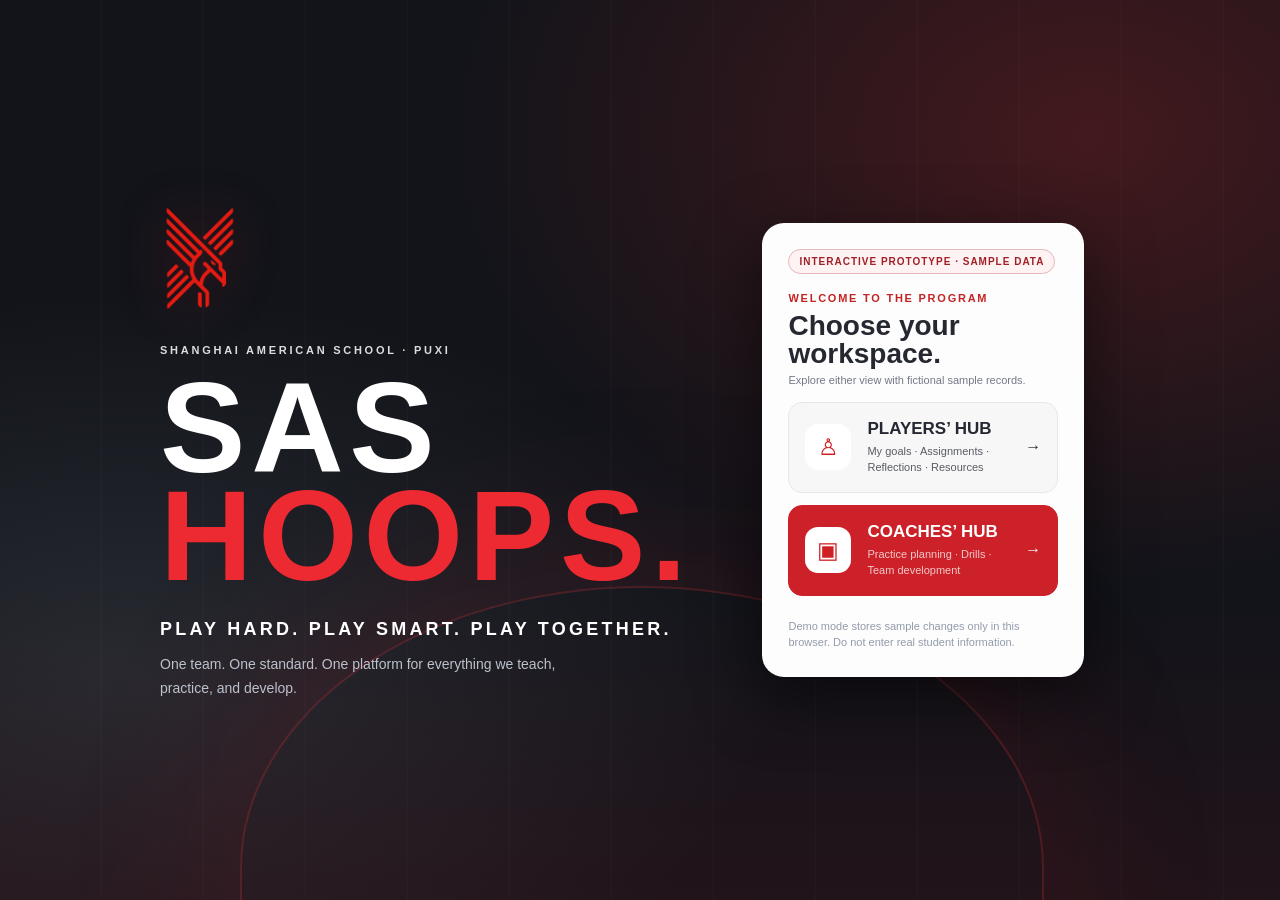
==== index.html @ 6b8a9ed8 "Add files via upload" ====
<!doctype html>
<html lang="en">
<head>
  <meta charset="UTF-8" />
  <meta name="viewport" content="width=device-width, initial-scale=1, viewport-fit=cover" />
  <meta name="theme-color" content="#191b21" />
  <meta name="description" content="SAS Puxi Basketball coaching and player development hub" />
  <title>SAS Basketball | Coaches & Players Hub</title>
  <link rel="icon" href="public/assets/sas-eagle-red.png" />
  <link rel="stylesheet" href="styles.css" />
</head>
<body>
  <div id="app"></div>
  <script src="config.js"></script>
  <script defer src="app.js"></script>
</body>
</html>
---- styles.css ----
:root{font-family:'DM Sans',Arial,sans-serif;color:#1c2027;background:#f1f2f4;font-synthesis:none}*{box-sizing:border-box}html,body{margin:0;min-height:100%}button,input,textarea,select{font:inherit}button{cursor:pointer}button:disabled{opacity:.55;cursor:default}img{max-width:100%}a{color:inherit}h1,h2,h3,p{margin:0}h1,h2,h3,.condensed{font-family:'Barlow Condensed','Arial Narrow',Impact,Arial,sans-serif}h1{font-size:clamp(2.1rem,4vw,3.4rem);font-weight:900;line-height:.98;letter-spacing:.01em}h2{font-size:1.8rem;line-height:1}h3{font-size:1.4rem;line-height:1.1}button:focus-visible,input:focus-visible,textarea:focus-visible,select:focus-visible{outline:3px solid #f1a49f;outline-offset:2px}.muted{color:#6f7480}.small{font-size:12px}.tiny{font-size:10px}.upper{text-transform:uppercase}.eyebrow{font-size:11px;font-weight:800;letter-spacing:.16em;text-transform:uppercase;color:#c52323}.spacer{flex:1}.strong{font-weight:800}.divider{height:1px;background:#e9eaec;margin:14px 0}.red{color:#d51f23}.nowrap{white-space:nowrap}.wrap{flex-wrap:wrap}.text-right{text-align:right}
.btn{border:0;border-radius:11px;padding:12px 17px;display:inline-flex;gap:8px;align-items:center;justify-content:center;font-size:13px;font-weight:800;min-height:43px;line-height:1.1;transition:transform .12s,background .12s}.btn:hover{transform:translateY(-1px)}.btn.redbtn{background:#d61f25;color:white}.btn.darkbtn{background:#1d2027;color:white}.btn.ghost{background:white;border:1px solid #dcdfe4;color:#252934}.btn.lightbtn{background:#f5f5f6;color:#22242b}.btn.wide{width:100%}.btn.slim{padding:9px 12px;min-height:34px}.btn.iconbtn{width:39px;height:39px;padding:0}.pill{border-radius:100px;background:#f1f2f5;color:#535b67;padding:5px 10px;font-size:10px;font-weight:800;white-space:nowrap}.pill.redpill{background:#fce6e6;color:#aa1b1f}.pill.greenpill{background:#e2f4eb;color:#237d54}.pill.darkpill{background:#20242b;color:#fff}.badge-label{font-size:10px;font-weight:900;letter-spacing:.09em;text-transform:uppercase}
.row{display:flex;align-items:center;gap:12px}.row.between{justify-content:space-between}.row.start{align-items:flex-start}.column{display:flex;flex-direction:column;gap:12px}.grid2{display:grid;grid-template-columns:repeat(2,minmax(0,1fr));gap:14px}.grid3{display:grid;grid-template-columns:repeat(3,minmax(0,1fr));gap:14px}.grid4{display:grid;grid-template-columns:repeat(4,minmax(0,1fr));gap:14px}.stack{display:flex;flex-direction:column;gap:18px}.hide{display:none!important}
/* entry screen */
.entry{min-height:100dvh;background:radial-gradient(ellipse at 85% 15%,#43191d 0%,transparent 42%),radial-gradient(ellipse at 10% 75%,#272a31 0%,transparent 40%),#12141a;color:white;position:relative;overflow:hidden;display:flex;align-items:center;justify-content:center;padding:32px 20px}.entry::before{content:'';pointer-events:none;position:absolute;inset:0;background:linear-gradient(180deg,transparent 65%,#6e141a2a 100%),repeating-linear-gradient(90deg,transparent 0 100px,#ffffff05 101px 102px)}.entry::after{content:'';position:absolute;bottom:-250px;left:calc(50% - 400px);width:800px;height:560px;border:2px solid #c92f3548;border-radius:50% 50% 0 0;box-shadow:0 -35px 180px #ae1a2529;pointer-events:none}.entry-inner{position:relative;z-index:1;width:min(100%,960px);display:grid;grid-template-columns:1.1fr .9fr;gap:70px;align-items:center}.entry-brand{padding:30px 0}.entry-brand img.eagle{height:125px;filter:drop-shadow(0 0 25px #a820285a)}.entry-brand .schoolname{font-weight:800;font-size:11px;letter-spacing:.25em;color:#ddd;margin-top:15px}.entry-brand .massive{font-family:'Barlow Condensed',Impact,Arial,sans-serif;font-weight:900;letter-spacing:.045em;font-size:clamp(72px,10vw,145px);line-height:.84;margin:18px 0 8px}.entry-brand .massive span{color:#ed2a31}.entry-brand .strap{font-family:'Barlow Condensed',Arial,sans-serif;font-weight:800;letter-spacing:.18em;font-size:18px;margin:30px 0 0}.entry-brand .substrap{max-width:420px;font-size:14px;color:#bcc1cc;line-height:1.65;margin-top:13px}.entry-panel{background:#fdfdfd;color:#252831;border:1px solid #ffffffa0;box-shadow:0 20px 65px #0008;border-radius:22px;padding:25px}.panel-title{font-family:'Barlow Condensed',Arial,sans-serif;font-size:28px;font-weight:900}.entry-link{width:100%;background:#f7f7f8;border:1px solid #e6e7ea;display:flex;text-align:left;align-items:center;gap:16px;border-radius:14px;padding:16px;margin-top:12px;color:#252831}.entry-link:hover{border-color:#dd3338;background:#fff7f7}.entry-link.coach{background:#cc2128;color:white;border-color:#cc2128}.entry-link.coach:hover{background:#b8181e}.entry-link .entry-icon{width:46px;height:46px;flex:0 0 46px;background:#fff;border-radius:13px;display:flex;align-items:center;justify-content:center;color:#cf2025;font-size:23px}.entry-link .entry-title{font-weight:900;font-size:17px}.entry-link .entry-desc{font-size:11px;opacity:.75;line-height:1.5;margin-top:4px}.entry-footer{font-size:11px;color:#929baa;margin-top:22px;line-height:1.5}.demo-ribbon{display:inline-block;padding:6px 10px;border:1px solid #8e7a4c;border-radius:100px;font-size:10px;font-weight:800;letter-spacing:.1em;color:#f0d6a0;margin-bottom:18px}.signin{display:flex;flex-direction:column;gap:13px}.signin label{font-size:12px;font-weight:800}.signin input{width:100%;margin-top:6px;padding:13px;border:1px solid #d5d9dd;border-radius:10px}.error{color:#b71f2a;background:#ffe9eb;padding:11px;border-radius:10px;font-size:12px}.info{background:#f0f3f6;color:#4d5663;padding:11px;border-radius:10px;font-size:12px;line-height:1.5}
/* app shell */
.shell{min-height:100dvh;display:flex}.sidebar{width:237px;position:sticky;top:0;height:100dvh;flex:0 0 237px;background:#191c22;color:#f7f7f8;display:flex;flex-direction:column;padding:24px 15px 22px;z-index:5}.side-brand{display:flex;align-items:center;gap:11px;padding:0 10px 26px;border-bottom:1px solid #343840}.side-brand img{width:48px;height:48px;object-fit:contain}.side-brand strong{font-family:'Barlow Condensed',Arial,sans-serif;font-size:24px;line-height:.9;letter-spacing:.025em}.side-brand small{font-size:9px;letter-spacing:.17em;color:#aeb2bb;display:block;margin-top:6px}.side-group{margin:25px 7px 10px;color:#858c98;font-size:10px;letter-spacing:.16em;font-weight:900}.side-button{display:flex;align-items:center;gap:13px;padding:12px 13px;width:100%;background:transparent;border:0;border-radius:10px;color:#c3c7d0;font-size:12px;font-weight:700;text-align:left;margin-bottom:4px}.side-button span.ico{font-size:20px;width:24px;text-align:center}.side-button.active{background:#c41e25;color:#fff}.side-button:not(.active):hover{background:#30343d;color:#fff}.side-foot{margin-top:auto;border-top:1px solid #353941;padding:18px 6px 2px}.profile-badge{display:flex;align-items:center;gap:9px}.avatar{display:grid;place-items:center;width:40px;height:40px;background:#f0d0d2;color:#ac1821;border-radius:50%;font-size:14px;font-weight:900;flex:0 0 40px}.sidebar .avatar{background:#373b46;color:white}.profile-badge .profile-info{overflow:hidden}.profile-badge .profile-info strong{display:block;font-size:12px;text-overflow:ellipsis;white-space:nowrap;overflow:hidden}.profile-badge .profile-info small{color:#9ca5b2;font-size:10px}.side-signout{border:0;background:transparent;color:#b9bfca;font-size:11px;margin-top:14px;text-decoration:underline;padding:4px}.main{flex:1;min-width:0}.topbar{height:74px;display:flex;align-items:center;justify-content:space-between;padding:0 36px;background:white;border-bottom:1px solid #e5e5e8;position:sticky;top:0;z-index:4}.top-title{font-family:'Barlow Condensed',Arial,sans-serif;font-size:23px;font-weight:900}.topbar .top-right{display:flex;gap:12px;align-items:center}.topbar .top-right img{width:30px;height:30px;object-fit:contain}.topbar .top-right .role{font-size:10px;color:#69707c;font-weight:800;text-transform:uppercase}.content{width:min(1160px,100%);margin:0 auto;padding:29px 34px 100px}.pagehead{display:flex;justify-content:space-between;align-items:end;gap:20px;margin-bottom:22px}.pagehead p{font-size:13px;color:#69707c;margin-top:7px}.card{background:#fff;border:1px solid #e3e5e9;border-radius:15px;padding:19px;box-shadow:0 2px 7px #22222205}.section-heading{font-size:19px;font-weight:900;margin-bottom:12px;display:flex;align-items:center;gap:7px}.section-label{font-size:12px;font-weight:900;letter-spacing:.06em}.hero{border-radius:18px;overflow:hidden;background:radial-gradient(circle at 83% 70%,#811c2a 0%,transparent 45%),linear-gradient(100deg,#1a1c23 0%,#2a1219 100%);min-height:225px;padding:29px 32px;color:#fff;position:relative}.hero:before{content:'';position:absolute;border:3px solid #ffffff1e;border-radius:50%;width:280px;height:280px;right:15px;top:-35px;box-shadow:0 0 0 32px #ffffff08}.hero:after{content:'';position:absolute;width:300px;height:2px;background:#ffffff12;right:0;bottom:68px;transform:rotate(-25deg)}.hero > *{position:relative;z-index:1}.hero .eyebrow{color:#ff555b}.hero h2{font-size:clamp(34px,4vw,55px);margin:12px 0 8px}.hero p{font-size:12px;color:#d1cbd0;line-height:1.6;max-width:500px}.hero .hero-logo{position:absolute;z-index:0;right:55px;top:23px;width:180px;opacity:.13}.hero .btn{margin-top:19px}.stat{display:flex;flex-direction:column;gap:8px;min-height:104px;justify-content:center}.stat b{font-family:'Barlow Condensed',Arial,sans-serif;font-size:36px;line-height:1;font-weight:900}.stat small{font-size:11px;color:#747983;font-weight:700}.stat .tag{display:block;background:#fce9ea;color:#b92029;padding:4px 7px;border-radius:5px;font-size:9px;font-weight:800;width:max-content}
.list-card{padding:14px 0;border-top:1px solid #edf0f2;display:flex;gap:12px;align-items:flex-start}.list-card:first-of-type{border-top:0}.list-card .datebox{width:50px;min-width:50px;min-height:49px;border-radius:9px;background:#fae8e8;color:#b81f25;display:flex;align-items:center;justify-content:center;flex-direction:column;font-family:'Barlow Condensed',Arial,sans-serif;font-weight:900}.list-card .datebox big{font-size:22px;line-height:1}.list-card .datebox small{font-size:10px;letter-spacing:.08em}.list-card .body{flex:1;min-width:0}.list-card .body strong{font-size:13px}.list-card .body p{font-size:11px;color:#757a85;line-height:1.6;margin-top:3px}.list-card .body .meta{display:flex;gap:6px;align-items:center;flex-wrap:wrap;margin-top:7px}.tagline{background:#fcf0f0;color:#b21d26;border-radius:6px;padding:6px 9px;font-size:10px;font-weight:800;display:inline-block}.empty{font-size:13px;color:#828892;background:#f8f9fa;border:1px dashed #dddfe5;border-radius:11px;padding:20px;text-align:center;line-height:1.6}.action-card{display:flex;gap:11px;align-items:center;padding:14px;border:1px solid #eaebed;border-radius:12px;background:white;text-align:left;width:100%}.action-card:hover{border-color:#d7282b}.action-card b{display:block;font-size:12px}.action-card small{display:block;font-size:10px;color:#737b87;margin-top:4px}.icon-square{background:#fbe8e9;border-radius:11px;color:#c01e26;font-size:23px;width:45px;height:45px;display:grid;place-items:center;flex:0 0 45px}.accent-line{height:3px;background:#c82026;border-radius:8px;width:45px;margin-bottom:16px}
/* forms, filters, drills */
.field{display:flex;flex-direction:column;gap:6px}.field label{font-size:11px;font-weight:900;color:#444955;letter-spacing:.02em}.field input,.field select,.field textarea,.search{border:1px solid #d9dce1;border-radius:9px;padding:11px 12px;background:#fff;color:#252934;outline:none;min-width:0;width:100%;font-size:12px}.field textarea{min-height:85px;resize:vertical;line-height:1.55}.field input:focus,.field select:focus,.field textarea:focus,.search:focus{border-color:#d1232a;box-shadow:0 0 0 3px #d1232a1a}.form-grid{display:grid;grid-template-columns:repeat(2,minmax(0,1fr));gap:13px}.form-panel{max-width:850px}.controlbar{display:flex;align-items:center;gap:12px;justify-content:space-between;margin-bottom:15px}.controlbar .search{max-width:340px}.filterrow{display:flex;align-items:center;gap:7px;flex-wrap:wrap}.filterbtn{background:white;border:1px solid #e3e5e9;border-radius:100px;padding:8px 12px;color:#69707b;font-size:11px;font-weight:800}.filterbtn.selected{background:#1d2027;color:#fff;border-color:#1d2027}.drill-card{display:flex;flex-direction:column;gap:9px;justify-content:space-between;min-height:170px}.drill-top{display:flex;align-items:center;justify-content:space-between;gap:8px}.drill-card h3{font-size:23px}.drill-card p{font-size:11px;color:#757a85;line-height:1.6}.drill-card footer{display:flex;justify-content:space-between;align-items:center;gap:8px}.inline-form{display:flex;gap:7px;align-items:center}.inline-form input{flex:1;min-width:0}.choice{display:flex;gap:8px;align-items:center;border:1px solid #e3e5ea;border-radius:9px;padding:11px;margin-top:7px;font-size:12px;font-weight:700}.choice input{accent-color:#d51f27}.activity{display:flex;gap:10px;align-items:center;background:#f6f7f9;border:1px solid #e8e8ec;border-radius:11px;padding:11px;margin-top:8px}.activity .index{width:29px;height:29px;display:grid;place-items:center;background:#232731;color:white;border-radius:8px;font-size:12px;font-weight:900}.activity .name{flex:1;font-size:12px;font-weight:800}.activity .micro{background:#fff;border:1px solid #dfe1e5;color:#4d5560;border-radius:6px;padding:6px 9px}.priority{border:1px solid #e5e7e8;border-radius:9px;padding:10px 12px;font-size:12px;font-weight:800;display:flex;align-items:center;gap:7px}.priority i{font-style:normal;color:#cf222b}.smalltitle{font-family:'Barlow Condensed',Arial,sans-serif;font-weight:900;font-size:18px}.benchmark-number{font-family:'Barlow Condensed',Arial,sans-serif;font-size:55px;line-height:1;font-weight:900;color:#be1e26}.progress{height:9px;background:#e8e9ed;border-radius:10px;overflow:hidden}.progress>div{height:100%;background:#ca1f26;border-radius:10px}.barrow{display:grid;grid-template-columns:90px 1fr 28px;align-items:center;gap:10px;margin:12px 0;font-size:11px;font-weight:700}.barrow .progress{height:9px}.notices{border-left:4px solid #d32229;background:#fff7f7;padding:14px;border-radius:8px;font-size:12px;line-height:1.6;color:#56393a}.avatar-sm{width:30px;height:30px;border-radius:50%;display:grid;place-items:center;font-size:10px;font-weight:900;background:#fae6e7;color:#ba1f27}.tabular{font-variant-numeric:tabular-nums}
.overlay{position:fixed;inset:0;background:#0f111ac9;z-index:20;display:flex;align-items:center;justify-content:center;padding:18px}.modal{background:white;border-radius:16px;width:min(100%,590px);max-height:89vh;overflow:auto;box-shadow:0 18px 60px #0007}.modal-header{display:flex;align-items:center;justify-content:space-between;border-bottom:1px solid #edeef0;padding:19px 21px}.modal-body{padding:21px}.modal-footer{border-top:1px solid #edeef0;padding:15px 21px;display:flex;gap:8px;justify-content:flex-end}.subtle{color:#737987;font-size:11px;line-height:1.6}.toast{position:fixed;right:22px;bottom:24px;max-width:340px;background:#1b1d23;color:#fff;padding:13px 16px;border-radius:10px;font-size:12px;z-index:100;box-shadow:0 10px 40px #0004}.mobile-nav{display:none}.mobilebar{display:none}.clickable{cursor:pointer}.clickable:hover{box-shadow:0 4px 16px #0000000d}.responsive-stack{display:flex;flex-direction:column;gap:12px}.note-row{padding:12px 0;border-bottom:1px solid #e7e8eb}.note-row:last-child{border-bottom:0}.check-label{display:flex;align-items:center;gap:7px;font-size:12px;font-weight:700}.check-label input{accent-color:#c51c23}.logo-stamp{height:52px;object-fit:contain;opacity:.86}.loading{min-height:100dvh;background:#171a20;color:#fff;display:grid;place-items:center;font-family:'Barlow Condensed',Arial,sans-serif;font-size:28px;font-weight:900;letter-spacing:.12em}
@media(max-width:1050px){.content{padding:24px 24px 100px}.topbar{padding:0 24px}.grid4{grid-template-columns:repeat(2,1fr)}}
@media(max-width:800px){.sidebar{display:none}.topbar{height:63px;padding:0 18px}.content{padding:20px 16px 100px}.mobilebar{display:flex;align-items:center;gap:8px}.mobilebar img{width:31px;height:31px}.mobilebar strong{font-family:'Barlow Condensed',Arial,sans-serif;font-size:20px}.mobile-nav{display:grid;grid-template-columns:repeat(5,1fr);position:fixed;bottom:0;left:0;right:0;z-index:10;background:#fff;border-top:1px solid #e1e2e5;padding:7px 4px calc(7px + env(safe-area-inset-bottom));box-shadow:0 -4px 18px #0000000d}.mobile-nav button{border:0;background:none;color:#858b95;display:flex;gap:4px;flex-direction:column;align-items:center;font-size:9px;font-weight:800;padding:4px 0}.mobile-nav button .ico{font-size:22px}.mobile-nav button.active{color:#c51e25}.entry-inner{gap:20px}.entry-brand .massive{font-size:80px}}
@media(max-width:650px){.entry{padding:18px}.entry-inner{grid-template-columns:1fr;gap:20px;max-width:480px}.entry-brand{padding:5px 0 0;text-align:center}.entry-brand img.eagle{height:69px}.entry-brand .schoolname{font-size:9px;margin-top:5px}.entry-brand .massive{font-size:62px;margin:13px 0 5px}.entry-brand .strap{margin:14px 0 0;font-size:12px}.entry-brand .substrap{display:none}.entry-panel{padding:18px}.entry-link{padding:11px}.entry-link .entry-icon{width:39px;height:39px;flex-basis:39px}.entry-link .entry-title{font-size:14px}.grid2,.grid3,.grid4{grid-template-columns:1fr}.grid4.stat-grid{grid-template-columns:repeat(2,1fr)}.pagehead{align-items:flex-start}.pagehead h1{font-size:37px}.pagehead>.btn{font-size:11px;padding:9px}.hero{min-height:194px;padding:23px}.hero h2{font-size:38px}.hero .hero-logo{width:140px;right:2px;top:24px}.form-grid{grid-template-columns:1fr}.controlbar{align-items:stretch;flex-direction:column}.controlbar .search{max-width:none}.card{padding:16px}.top-title{font-size:19px}.topbar .top-right .role{display:none}}
@media(max-width:800px){.topbar .top-title{display:none}.topbar .top-right img{display:none}}
@media(max-width:420px){.topbar .mobilebar strong{font-size:18px}.topbar .top-right .pill{font-size:9px;padding:5px 7px}.topbar{gap:6px}.mobilebar{min-width:0}}
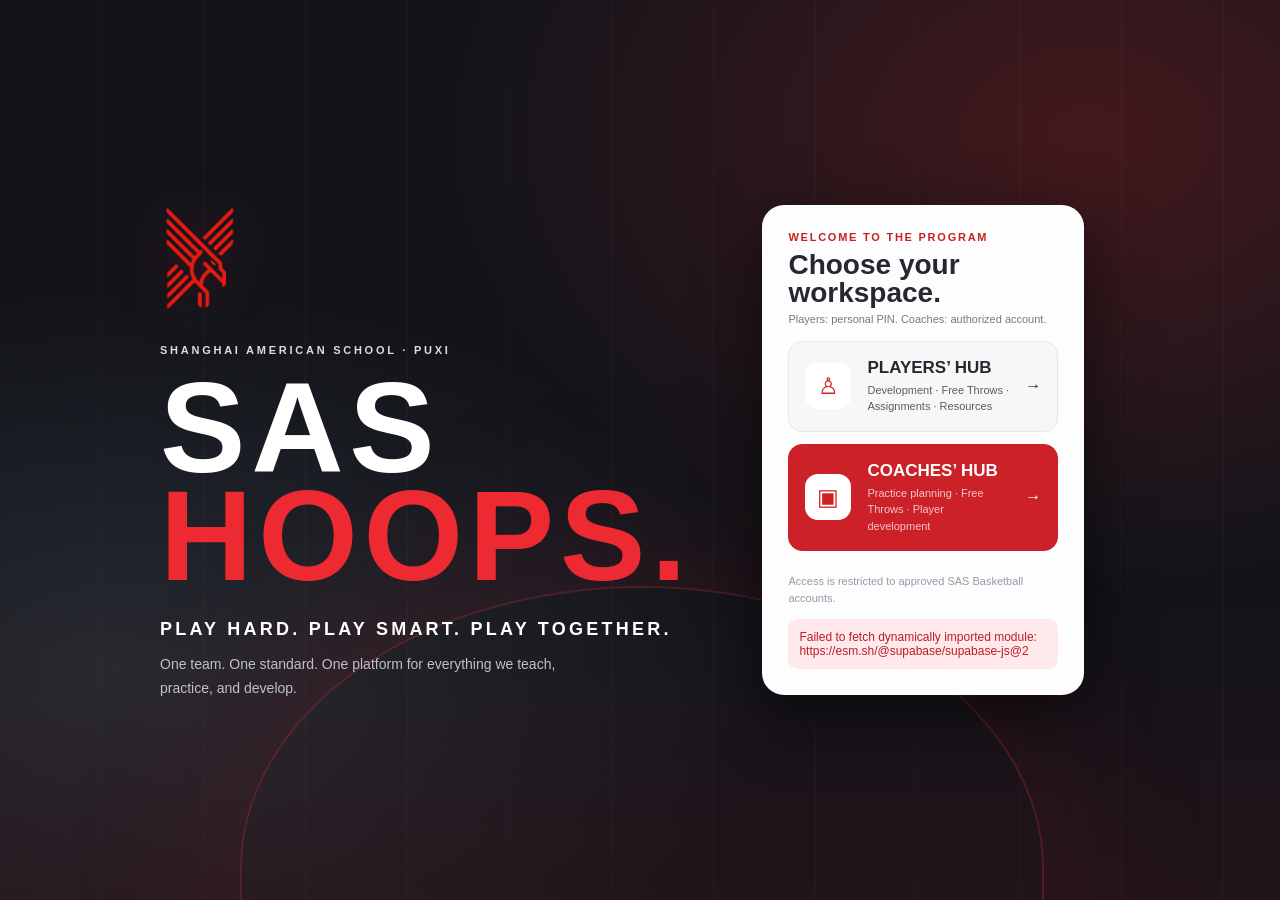
==== commit f73f93e2: "Add files via upload" ====
--- a/index.html
+++ b/index.html
@@ -5,7 +5,7 @@
   <meta name="viewport" content="width=device-width, initial-scale=1, viewport-fit=cover" />
   <meta name="theme-color" content="#191b21" />
   <meta name="description" content="SAS Puxi Basketball coaching and player development hub" />
-  <title>SAS Basketball | Coaches & Players Hub</title>
+  <title>SAS Basketball Hub v0.5.0</title>
   <link rel="icon" href="public/assets/sas-eagle-red.png" />
   <link rel="stylesheet" href="styles.css" />
 </head>
--- a/styles.css
+++ b/styles.css
@@ -14,3 +14,266 @@
 @media(max-width:650px){.entry{padding:18px}.entry-inner{grid-template-columns:1fr;gap:20px;max-width:480px}.entry-brand{padding:5px 0 0;text-align:center}.entry-brand img.eagle{height:69px}.entry-brand .schoolname{font-size:9px;margin-top:5px}.entry-brand .massive{font-size:62px;margin:13px 0 5px}.entry-brand .strap{margin:14px 0 0;font-size:12px}.entry-brand .substrap{display:none}.entry-panel{padding:18px}.entry-link{padding:11px}.entry-link .entry-icon{width:39px;height:39px;flex-basis:39px}.entry-link .entry-title{font-size:14px}.grid2,.grid3,.grid4{grid-template-columns:1fr}.grid4.stat-grid{grid-template-columns:repeat(2,1fr)}.pagehead{align-items:flex-start}.pagehead h1{font-size:37px}.pagehead>.btn{font-size:11px;padding:9px}.hero{min-height:194px;padding:23px}.hero h2{font-size:38px}.hero .hero-logo{width:140px;right:2px;top:24px}.form-grid{grid-template-columns:1fr}.controlbar{align-items:stretch;flex-direction:column}.controlbar .search{max-width:none}.card{padding:16px}.top-title{font-size:19px}.topbar .top-right .role{display:none}}
 @media(max-width:800px){.topbar .top-title{display:none}.topbar .top-right img{display:none}}
 @media(max-width:420px){.topbar .mobilebar strong{font-size:18px}.topbar .top-right .pill{font-size:9px;padding:5px 7px}.topbar{gap:6px}.mobilebar{min-width:0}}
+
+/* v0.4 team workspace and secondary tools */
+.v04-switcher{display:flex;align-items:center;justify-content:space-between;flex-wrap:wrap;gap:12px;margin-bottom:22px;padding:15px 20px;border:1px solid #e1e3e7;border-radius:15px;background:#fff}
+.v04-buttons{display:flex;align-items:center;gap:7px;flex-wrap:wrap}
+.v04-switcher .btn{min-width:80px}
+@media(max-width:740px){.v04-switcher{padding:12px;margin-bottom:16px}.v04-buttons{width:100%}.v04-buttons .btn{flex:1}.sidebar{overflow-y:auto}.content{padding-bottom:76px}}
+
+/* v0.4.1 | Recurring benchmark history and shared observations */
+.v041-trend{border:1px solid #e2e4e9;border-radius:12px;padding:12px 14px;margin:15px 0;background:#fafafb}
+.v041-trend svg{display:block;width:100%;height:120px;margin:8px 0 0}
+.v041-trend .row small{font-size:10px;color:#727984}
+.v041-checkin-benchmark{border:1px solid #e4e6eb;border-left:3px solid #c61d27;border-radius:12px;padding:17px;margin:13px 0;background:#fcfcfd;display:grid;gap:13px}
+.v041-checkin-benchmark .field{margin:0}
+.v041-player-picks{max-height:170px;overflow-y:auto;border:1px solid #e5e6e9;padding:9px;border-radius:10px;background:#fafbfc}
+.v041-player-picks .choice{padding:5px 0}
+.v041-recurring-option{padding:12px;margin:8px 0;background:#fafbfc;border-radius:9px}
+@media(max-width:740px){.mobile-nav{display:flex;overflow-x:auto;scrollbar-width:thin}.mobile-nav button{min-width:62px;flex:1 0 auto}.v041-checkin-benchmark{padding:12px}}
+
+/* v0.4.1a | Custom instructional priorities, responsive, no database changes */
+.priority-select-wrap{display:grid;gap:8px;min-width:0}
+.priority-other-input{width:100%;box-sizing:border-box;border:1px solid #d4d8df;border-radius:9px;padding:11px 12px;background:#fff}
+.priority-other-input[hidden]{display:none!important}
+.priority-other-input:focus{outline:2px solid #c51c23;outline-offset:1px}
+
+/* v0.4.2 cleanup actions: visually distinguished permanent deletion */
+.btn.dangerbtn{background:#fff2f3;border:1px solid #edb2b6;color:#a7151e;font-weight:800;}
+.btn.dangerbtn:hover{background:#ffe4e5;border-color:#ca2932;color:#831017;}
+.btn.dangerbtn:focus-visible{outline:3px solid #b82029;outline-offset:2px;}
+
+/* v0.4.3 consolidated | Setup diagrams and drill attachments */
+.drill-attachments{border-top:1px solid #e5e6e9;padding-top:16px;display:grid;gap:12px}
+.drill-image-grid{display:grid;grid-template-columns:repeat(auto-fit,minmax(150px,1fr));gap:10px}
+.drill-image-tile{border:1px solid #e3e5e9;background:#f9fafb;border-radius:11px;overflow:hidden;min-width:0;display:grid;gap:3px;padding-bottom:5px}
+.drill-preview{display:block;width:100%;height:170px;object-fit:contain;background:#f3f4f6}
+.drill-preview[hidden],.drill-preview-loading[hidden]{display:none!important}
+.drill-preview-loading{min-height:130px;display:grid;place-items:center;font-size:11px}
+.drill-image-tile .btn{font-size:11px;margin:0 6px;white-space:normal;word-break:break-word;text-align:left}
+.drill-file-list{display:grid;gap:8px}
+.drill-file-row{display:flex;gap:9px;align-items:center;border:1px solid #e3e6ea;border-radius:10px;padding:9px;min-width:0;flex-wrap:wrap}
+.drill-file-icon{background:#fae8e8;color:#c81f2a;font-size:17px;border-radius:8px;width:33px;height:33px;display:grid;place-items:center;flex:none}
+.drill-file-label{display:grid;gap:3px;flex:1 1 150px;min-width:0;overflow-wrap:anywhere;font-size:12px}
+.drill-file-label small{font-size:10px;color:#6d7580}
+@media(max-width:650px){.drill-image-grid{grid-template-columns:1fr}.drill-file-row .btn{padding:10px 12px}}
+
+/* v0.4.3 full practice plan reader: read-only, courtside-friendly, mobile-responsive. */
+.pv-page .pagehead{align-items:flex-start}.pv-page .pagehead h1{margin-top:2px}
+.pv-schedule{display:grid;grid-template-columns:repeat(4,minmax(0,1fr));gap:1px;background:#e4e5e8;border:1px solid #e4e5e8;border-radius:15px;overflow:hidden}
+.pv-schedule>div{background:white;padding:16px;min-width:0;display:flex;flex-direction:column;gap:8px}
+.pv-schedule span{font-weight:900;font-size:10px;color:#aa1a22;letter-spacing:.07em}
+.pv-schedule b{font-weight:900;font-size:16px;line-height:1.3;overflow-wrap:anywhere}
+.pv-priority-panels .card{min-height:155px}
+.pv-priority{display:flex;align-items:center;gap:11px;padding:10px 0;border-top:1px solid #eef0f2;font-size:13px;font-weight:700}
+.pv-priority:first-of-type{border:0}
+.pv-priority-index{background:#1e2129;color:white;border-radius:8px;width:26px;height:26px;flex-shrink:0;display:grid;place-items:center;font-size:12px}
+.pv-priority-index.pv-secondary{background:#fde7e8;color:#b52029}
+.pv-sequence{margin-top:12px}
+.pv-activity{display:flex;align-items:flex-start;gap:13px;padding:16px 0;border-top:1px solid #eaecf0}
+.pv-activity:first-child{border-top:0}
+.pv-step{flex:0 0 34px;height:34px;display:grid;place-items:center;border-radius:9px;background:#20232a;color:#fff;font-weight:900}
+.pv-activity-body{flex:1;min-width:0;display:flex;flex-direction:column;align-items:flex-start;gap:5px}
+.pv-activity-body strong{font-size:14px;line-height:1.4}
+.pv-activity .btn{white-space:normal;text-align:center}
+.pv-note-text{font-size:13px;line-height:1.75;white-space:pre-line;overflow-wrap:anywhere}
+.pv-private{border-color:#e4d7d8;background:#fffafa}
+.pv-footer{border-top:1px solid #dfe2e7;padding-top:15px;margin-top:4px}
+@media(max-width:920px){.pv-schedule{grid-template-columns:repeat(2,minmax(0,1fr))}}
+@media(max-width:650px){.pv-schedule{grid-template-columns:repeat(2,minmax(0,1fr))}.pv-schedule>div{padding:12px}.pv-schedule b{font-size:13px}.pv-activity{flex-wrap:wrap}.pv-activity .btn{margin-left:46px}.pv-page .pagehead>.row{flex-wrap:wrap;justify-content:flex-start}}
+
+/* v0.4.3 combined: two-way drill creation and phone-first practice access */
+.practice-drill-actions{display:grid;grid-template-columns:repeat(2,minmax(0,1fr));gap:10px;margin-bottom:16px}
+.practice-drill-actions .btn{min-height:48px;white-space:normal;text-align:center}
+.practice-activity .name{min-width:0;overflow-wrap:anywhere}
+.practice-activity .name small{display:block;font-weight:600;font-size:11px;margin-top:4px}
+.practice-activity .micro{min-width:35px;min-height:39px;font-size:15px}
+.practice-activity .btn{flex:0 0 auto}
+.player-schedule-top .list-card{align-items:flex-start}
+@media (max-width:800px){
+ .mobile-nav{display:flex;grid-template-columns:none;overflow-x:auto;overflow-y:hidden;overscroll-behavior-x:contain;scroll-snap-type:x proximity;scrollbar-width:thin;-webkit-overflow-scrolling:touch;gap:2px}
+ .mobile-nav button{min-width:74px;min-height:52px;flex:1 0 auto;scroll-snap-align:start;padding:6px 4px;line-height:1.2}
+ .content{padding-bottom:calc(105px + env(safe-area-inset-bottom))}
+}
+@media (max-width:650px){
+ .practice-drill-actions{grid-template-columns:1fr}
+ .practice-activity{display:grid;grid-template-columns:32px minmax(0,1fr) repeat(3,39px);gap:7px;align-items:center}
+ .practice-activity .name{grid-column:2/-1}
+ .practice-activity .btn{grid-column:1/3;justify-self:start}
+ .practice-activity .micro{justify-self:stretch}
+ .list-card{flex-wrap:wrap}
+ .list-card .body{min-width:calc(100% - 68px)}
+ .list-card>.btn,.list-card>.column{margin-left:62px}
+ .list-card>.column{width:calc(100% - 62px);display:flex;flex-flow:row wrap}
+ .list-card>.column .btn{flex:1 1 44%;min-height:44px}
+ .list-card>.btn{min-height:44px}
+ .field input,.field select,.field textarea,.search,.signin input{font-size:16px}
+ .overlay{padding:8px;align-items:flex-end;padding-bottom:max(8px,env(safe-area-inset-bottom))}
+ .modal{max-height:calc(100dvh - 16px);width:100%;border-radius:18px 18px 12px 12px;display:flex;flex-direction:column}
+ .modal-header{flex:0 0 auto;padding:16px}
+ .modal-body{padding:16px;overflow-y:auto;overscroll-behavior:contain;min-height:0}
+ .modal-footer{flex:0 0 auto;position:sticky;bottom:0;background:white;padding:12px 16px;z-index:2}
+ .modal-footer .btn{min-height:45px}
+ .pv-activity .btn{min-height:44px}
+ .pv-schedule{grid-template-columns:repeat(2,minmax(0,1fr))}
+ .content .card{min-width:0}
+ .pagehead>.row{width:100%;flex-wrap:wrap}
+}
+@media (max-width:360px){.mobile-nav button{min-width:70px}.practice-activity{grid-template-columns:30px minmax(0,1fr) repeat(3,36px)}}
+/* Save notifications never block the fixed phone navigation. */
+.toast{pointer-events:none}
+@media(max-width:800px){.toast{bottom:calc(92px + env(safe-area-inset-bottom));left:12px;right:12px;max-width:none}}
+/* v0.4.4 | Connected learning, resource moderation, player training and Game Center */
+.v044-section { margin-top: 16px; }
+.v044-tabs { display:flex; gap:10px; flex-wrap:wrap; }
+.v044-tabs .btn { flex:1; min-width:145px; }
+.v044-category-filter { display:flex; gap:7px; flex-wrap:wrap; align-items:center; }
+.v044-category-filter .filterbtn { font-size:12px; padding:8px 11px; min-height:35px; }
+.v044-chart { margin:18px 0 8px; border:1px solid #e5e7ea; background:#f9fafb; border-radius:12px; padding:15px; }
+.v044-chart svg { width:100%; height:auto; display:block; margin:8px 0 0; overflow:visible; }
+.v044-chart .subtle {font-size:11px;}
+.v044-plan h3,.v044-game-card h3 { font-size:19px; margin:11px 0; }
+.v044-action-row { margin-top:13px; }
+.v044-table-wrap { width:100%; overflow-x:auto; -webkit-overflow-scrolling:touch; }
+.v044-table { border-collapse:collapse; width:100%; min-width:450px; font-size:12px; text-align:left; }
+.v044-table th { color:#535a65; font-weight:800; font-size:11px; white-space:nowrap; background:#f3f4f6; }
+.v044-table td,.v044-table th { border-bottom:1px solid #e6e7e9; padding:10px 11px; vertical-align:top; }
+.v044-table tr:last-child td { border-bottom:0; }
+.v044-feedback-list { display:flex; flex-direction:column; gap:9px; margin-top:11px; }
+.v044-feedback-list .note-row { border:1px solid #ebedf0; border-radius:10px; padding:13px; }
+.v044-next-game { padding:22px; border-radius:16px; border:1px solid #eadbdd; background:linear-gradient(115deg,#fafafa,#fff4f4); }
+.v044-next-game h3 {font-size:clamp(22px,3vw,31px); margin:9px 0; letter-spacing:-0.7px; line-height:1.2;}
+.v044-next-game h3 span {font-weight:600;color:#78808d;font-size:.65em;}
+.v044-next-game p {font-size:13px;color:#414955;}
+.v044-countdown { display:grid; grid-template-columns:repeat(3,minmax(0,115px)); gap:10px; margin-top:17px; }
+.v044-countdown>div {background:#fff;border:1px solid #e5e5e5;border-radius:10px;padding:10px 8px;text-align:center;display:flex;flex-direction:column;align-items:center;gap:2px;}
+.v044-countdown b {font-size:27px;line-height:1;font-variant-numeric:tabular-nums;color:#242932;}
+.v044-countdown small {font-size:10px;letter-spacing:.07em;text-transform:uppercase;font-weight:800;color:#6a7180;}
+.v044-game-card { min-height:172px; }
+.v044-score {margin:10px 0 17px;font-size:22px;font-variant-numeric:tabular-nums;}
+.v044-game-card .row.wrap {margin-top:12px;}
+.v044-plan .v044-chart { background:#fff; }
+@media (max-width:740px){
+  .v044-tabs {display:grid;grid-template-columns:1fr 1fr;gap:7px;}
+  .v044-tabs .btn {font-size:12px;min-width:0;padding:10px 6px;}
+  .v044-next-game {padding:15px;border-radius:12px;}
+  .v044-countdown {grid-template-columns:repeat(3,minmax(0,1fr));gap:8px;}
+  .v044-countdown b {font-size:23px;}
+  .v044-chart {padding:10px 9px;}
+  .v044-category-filter .filterbtn {font-size:11px;}
+  .v044-table {font-size:11px;}
+  .v044-table td,.v044-table th {padding:9px 8px;}
+}
+
+/* v0.4.5 | Game Day image/video media + assignment instructional/evidence files */
+.v045-featured-poster { position:relative; display:flex; align-items:center; justify-content:center; width:100%; min-height:150px; max-height:380px; margin-bottom:16px; overflow:hidden; border-radius:13px; background:#171c24; color:#e7eaf0; }
+.v045-featured-poster img { width:100%; max-height:380px; object-fit:contain; display:block; }
+.v045-featured-poster .v045-image-status { position:absolute; inset:0; display:flex; align-items:center; justify-content:center; font-size:12px; color:#cbd2dd; }
+.v045-featured-poster img:not([hidden]) + .v045-image-status { display:none; }
+.v045-media-gallery { display:grid; grid-template-columns:repeat(auto-fit,minmax(155px,1fr)); gap:10px; margin:15px 0 8px; }
+.v045-image-tile { background:#f6f7f9; border:1px solid #e6e9ee; border-radius:12px; padding:8px; overflow:hidden; min-width:0; }
+.v045-image-tile .subtle {font-size:11px; margin:8px 0 7px; overflow-wrap:anywhere;}
+.v045-image-frame { height:132px; border-radius:8px; background:#181c25; color:#fff; display:flex; justify-content:center; align-items:center; overflow:hidden; }
+.v045-image-frame img { display:block; width:100%; height:100%; object-fit:contain; }
+.v045-image-frame img[hidden], .v045-attachment-preview img[hidden],.v045-featured-poster img[hidden] {display:none!important}
+.v045-image-status {font-size:11px; text-align:center; padding:12px; color:#858c98;}
+.v045-image-frame .v045-image-status {color:#d8dbe0;}
+.v045-media-link { display:flex; align-items:center; padding:12px; border:1px solid #dfe2e7; background:#fff; color:#ac1522; border-radius:10px; font-size:12px; line-height:1.5; font-weight:750; overflow-wrap:anywhere; min-height:45px; text-decoration:none; }
+.v045-media-link:hover { border-color:#c51e2a; background:#fff7f8; }
+.v045-attachment-list {display:flex; flex-direction:column; gap:9px; margin:8px 0 14px;}
+.v045-attachment-item { display:flex; align-items:flex-start; flex-wrap:wrap; gap:7px; padding:8px; border-radius:11px; background:#f7f8fa; border:1px solid #e5e8ec; }
+.v045-attachment-item .v045-attachment-row {flex:1 1 240px;}
+.v045-attachment-row {display:flex; align-items:center; gap:11px; min-width:0;}
+.v045-attachment-row .btn{ flex-shrink:0; }
+.v045-file-mark { display:flex; flex:0 0 40px; width:40px; height:40px; border-radius:9px; background:#f9eaec; color:#ba1d2d; align-items:center; justify-content:center; font-size:23px; font-weight:850; }
+.v045-attachment-preview { display:flex; flex:0 0 74px; width:74px; height:61px; background:#19202a; border-radius:7px; align-items:center; justify-content:center; overflow:hidden; }
+.v045-attachment-preview img {width:100%;height:100%;object-fit:contain;}
+.v045-attachment-preview .v045-image-status {font-size:10px; color:#fff; padding:4px;}
+.v045-attachment-details { flex:1; min-width:0; display:flex; flex-direction:column; gap:3px; }
+.v045-attachment-details strong {font-size:12px; word-break:break-word; }
+.v045-attachment-details .subtle { font-size:11px; overflow-wrap:anywhere; }
+.v045-attachment-count {color:#b21d2c; font-size:12px; font-weight:750; margin:7px 0;}
+@media (max-width:700px){
+ .v045-featured-poster { max-height:260px; min-height:120px; }
+ .v045-featured-poster img{max-height:260px;}
+ .v045-media-gallery{grid-template-columns:repeat(2,minmax(0,1fr)); gap:7px;}
+ .v045-image-frame{height:105px;}
+ .v045-attachment-row{gap:8px;}
+ .v045-attachment-row .btn {padding:7px;min-height:40px;}
+ .v045-attachment-details strong{font-size:11px;}
+}
+
+/* v0.4.5 multi-day tournament builder and compact published itinerary */
+.v045-tournament-grid{display:grid;gap:13px;margin-top:12px}.v045-tournament-card{display:grid;gap:11px}.v045-tournament-card h3{font-size:26px}.v045-tour-days{display:grid;gap:8px}.v045-tour-day{display:grid;grid-template-columns:155px minmax(0,1fr);gap:10px;background:#f8f9fa;border:1px solid #e7e8eb;padding:11px;border-radius:11px}.v045-tour-date{font-weight:900;font-size:12px;color:#23252a}.v045-tour-dayitems{display:grid;gap:9px}.v045-tour-line{display:flex;gap:11px;align-items:flex-start;padding-bottom:9px;border-bottom:1px solid #e8e9ec}.v045-tour-line:last-child{padding-bottom:0;border:0}.v045-tour-kind{display:inline-block;border-radius:6px;padding:5px 7px;font-size:9px;font-weight:900;background:#edeff2;color:#4d535d;flex:0 0 65px;text-align:center}.v045-tour-kind.game{background:#fbe5e7;color:#b51a24}.v045-tour-kind.travel{background:#e5edf8;color:#305f99}.v045-tour-info{min-width:0;display:grid;gap:5px;flex:1}.v045-tour-info b{font-size:12px}.v045-tour-info small{font-size:11px;color:#6d737e}.v045-tour-info .row{margin-top:4px}.v045-tour-score{font-weight:800;color:#a31620!important}.v045-tour-media{max-width:470px}.v045-tournament-modal{width:min(100%,750px)}.v045-tournament-items{display:grid;gap:9px}.v045-tournament-item{padding:12px;background:#f8f9fa;border:1px solid #e0e3e7;border-radius:12px;display:grid;gap:10px}.v045-tournament-next{font-size:11px;font-weight:800;color:#b71d25;margin-bottom:7px}
+@media(max-width:600px){.v045-tour-day{grid-template-columns:1fr;gap:8px}.v045-tour-date{font-size:13px}.v045-tour-line{gap:6px}.v045-tour-kind{flex-basis:57px}.v045-tournament-card .btn{white-space:normal}}
+
+/* v0.4.6 post-practice feedback: deliberate team publication and private player notes */
+.v046-feedback-card .pv-note-text{white-space:pre-wrap;overflow-wrap:anywhere;margin:12px 0}
+.v046-feedback-card .note-row{margin-top:12px}
+.v046-feedback-card .note-row .row{gap:10px}
+.v046-feedback-note .subtle{margin-top:8px}
+@media(max-width:640px){
+  .v046-feedback-card .section-heading{font-size:15px}
+  .v046-feedback-card .btn.slim{min-height:39px}
+}
+
+/* v0.5.0 player development, optional sharing, and Free Throw competition */
+.v050-share-settings{display:flex;align-items:center;justify-content:space-between;gap:20px}
+.v050-share-settings>div{min-width:0;flex:1}
+.v050-toggle{display:inline-flex;align-items:center;gap:9px;white-space:nowrap;font-size:12px;font-weight:850;color:#252830}
+.v050-toggle input{width:19px;height:19px;accent-color:#c51e2a}
+.v050-board-section{display:grid;gap:12px}
+.v050-board-grid{display:grid;grid-template-columns:repeat(2,minmax(0,1fr));gap:12px}
+.v050-board-card{min-width:0}
+.v050-board-card h3{font-size:18px;line-height:1.2;margin:7px 0 5px;color:#252830}
+.v050-board-card>.subtle{min-height:34px}
+.v050-rank-list{display:grid;gap:0;margin-top:12px}
+.v050-rank-row{display:grid;grid-template-columns:27px minmax(0,1fr) auto;gap:9px;align-items:center;padding:10px 0;border-top:1px solid #eceef1;font-size:12px}
+.v050-rank{display:grid;place-items:center;width:24px;height:24px;border-radius:7px;background:#f1f2f4;color:#5d626c;font-size:11px;font-weight:900}
+.v050-rank-name{min-width:0;font-weight:750;overflow-wrap:anywhere}
+.v050-rank-name small,.v050-rank-row strong small{font-size:9px;color:#7a808a;font-weight:650}
+.v050-rank-row strong{font-size:13px;white-space:nowrap;color:#a51c27}
+.v050-inline-share{max-width:360px;margin:12px 0 8px}
+.v050-inline-share label{font-size:10px}
+.v050-inline-share select{max-width:100%}
+.v050-ft-planner{border-color:#e6c6c9;background:#fffafb}
+.v050-ft-planner .check-label{font-weight:800}
+.v050-ft-session{margin-top:12px;border-color:#e1e4e8}
+.v050-ft-session h3{font-size:17px;margin:5px 0}
+.v050-ft-stats{margin:12px 0}
+.v050-ft-stats .card{padding:11px}
+.v050-ft-groups{display:grid;gap:10px;margin-top:13px}
+.v050-ft-group{border:1px solid #e6e8eb;border-radius:11px;padding:12px;background:#fafbfc}
+.v050-ft-results{display:grid;gap:0;margin-top:9px}
+.v050-ft-result{display:grid;grid-template-columns:minmax(0,1fr) auto auto auto auto;gap:10px;align-items:center;padding:9px 0;border-top:1px solid #e6e8eb;font-size:12px}
+.v050-ft-result>span:first-child{font-weight:750;min-width:0;overflow-wrap:anywhere}
+.v050-ft-result strong{font-variant-numeric:tabular-nums}
+.v050-ft-result small{font-size:10px;color:#7a808a}
+.v050-filter{display:flex;flex-wrap:wrap;gap:5px}
+.v050-filter .filterbtn{font-size:10px;padding:7px 9px}
+.v050-ft-modal{width:min(100%,760px)}
+.v050-ft-entry-list{display:grid;gap:9px}
+.v050-ft-entry-row{display:grid;grid-template-columns:minmax(0,1.7fr) minmax(80px,.7fr) minmax(80px,.7fr) 32px;gap:8px;align-items:end;padding:10px;background:#f7f8fa;border:1px solid #e5e7eb;border-radius:10px}
+.v050-ft-entry-row .field{margin:0;min-width:0}
+.v050-ft-entry-row .field label{font-size:10px}
+.v050-ft-entry-row input,.v050-ft-entry-row select{min-width:0}
+.v050-ft-entry-row .micro{margin-bottom:2px}
+@media(max-width:760px){
+  .v050-board-grid{grid-template-columns:1fr}
+  .v050-share-settings{align-items:flex-start;flex-direction:column;gap:12px}
+  .v050-ft-result{grid-template-columns:minmax(0,1fr) auto auto;gap:7px}
+  .v050-ft-result .pill,.v050-ft-result button{grid-column:auto}
+  .v050-ft-entry-row{grid-template-columns:minmax(0,1fr) minmax(75px,.65fr) minmax(75px,.65fr) 28px;gap:6px;padding:8px}
+  .v050-ft-entry-row .field label{font-size:9px}
+  .v050-ft-entry-row input,.v050-ft-entry-row select{font-size:12px;padding:9px 7px}
+}
+@media(max-width:480px){
+  .v050-ft-entry-row{grid-template-columns:minmax(0,1fr) minmax(64px,.6fr) minmax(64px,.6fr) 25px}
+  .v050-ft-entry-row .field label{font-size:8px}
+  .v050-ft-entry-row .micro{width:25px;height:34px;min-height:34px}
+  .v050-ft-result{grid-template-columns:minmax(0,1fr) auto auto}
+  .v050-ft-result button{grid-column:2/4;justify-self:end}
+}
+
+/* v0.5.0: keep coach correction explanations visible in the shared result history. */
+.v050-ft-result>span:first-child .v050-ft-correction-note{display:block;margin-top:3px;font-weight:500;line-height:1.35;color:#737985;white-space:normal}
